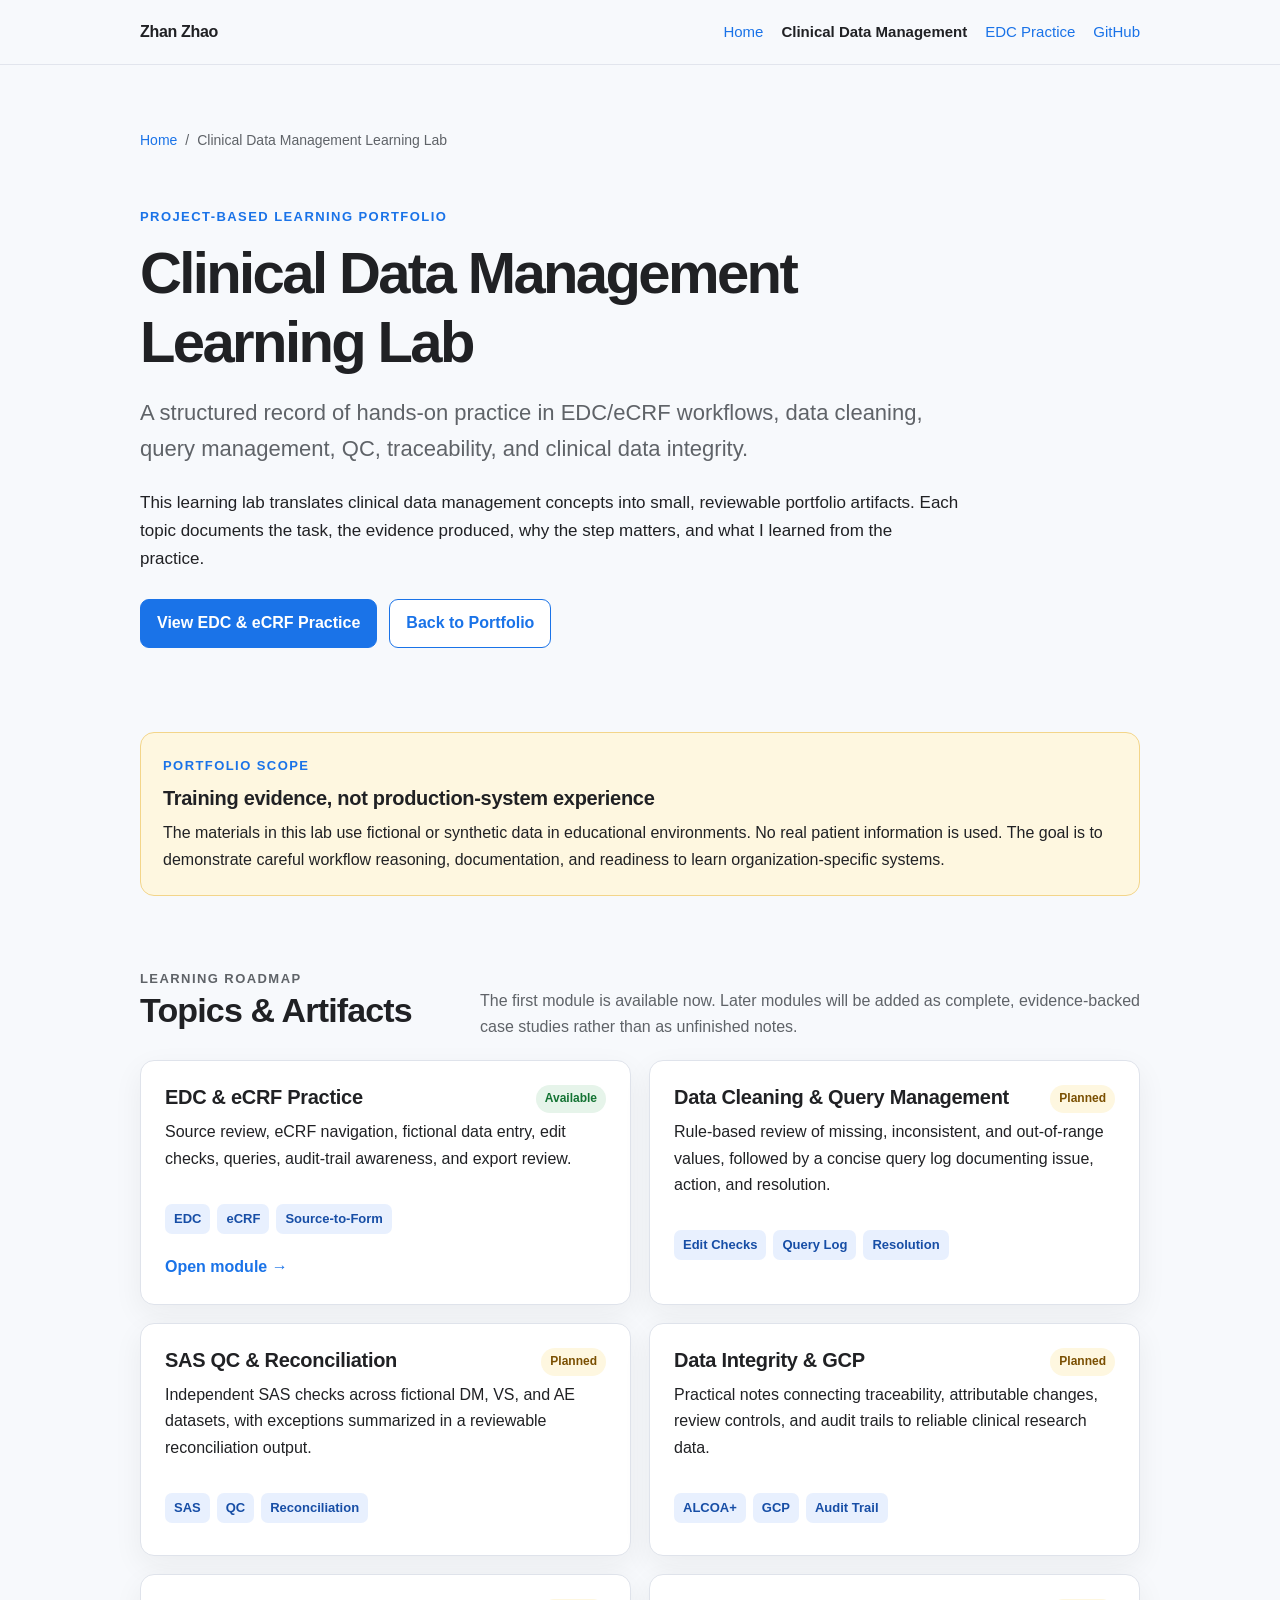
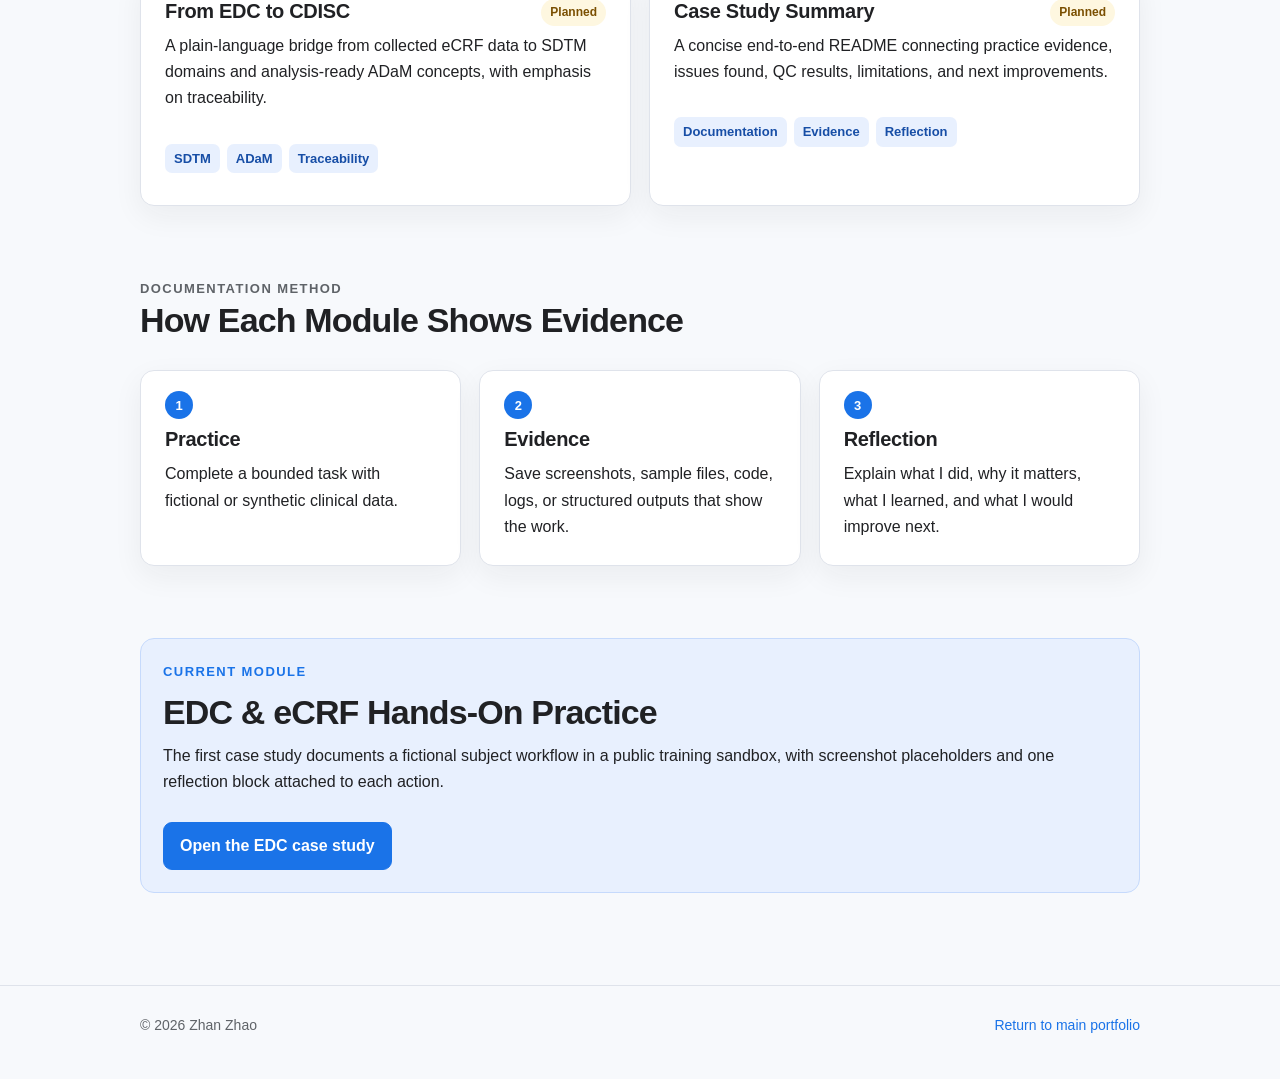
==== clinical-data-management/index.html @ a298093e "Add clinical data management learning lab This file serves as the main HTML structure for the Clinic" ====
<!DOCTYPE html>
<html lang="en">
<head>
  <meta charset="UTF-8">
  <meta name="viewport" content="width=device-width, initial-scale=1.0">
  <meta name="description" content="Zhan Zhao's project-based clinical data management learning lab.">
  <title>Clinical Data Management Learning Lab | Zhan Zhao</title>
  <link rel="stylesheet" href="../assets/styles.css">
</head>

<body>
  <nav class="site-nav" aria-label="Primary navigation">
    <div class="container nav-inner">
      <a class="brand" href="../">Zhan Zhao</a>
      <div class="nav-links">
        <a href="../">Home</a>
        <a href="./" aria-current="page">Clinical Data Management</a>
        <a href="edc/">EDC Practice</a>
        <a href="https://github.com/ZZ798-h" target="_blank" rel="noreferrer">GitHub</a>
      </div>
    </div>
  </nav>

  <main>
    <div class="container">
      <nav class="breadcrumb" aria-label="Breadcrumb">
        <a href="../">Home</a>
        <span aria-hidden="true">/</span>
        <span>Clinical Data Management Learning Lab</span>
      </nav>

      <header class="hero">
        <p class="eyebrow">Project-Based Learning Portfolio</p>
        <h1>Clinical Data Management Learning Lab</h1>
        <p class="subtitle">
          A structured record of hands-on practice in EDC/eCRF workflows, data cleaning,
          query management, QC, traceability, and clinical data integrity.
        </p>
        <p class="intro">
          This learning lab translates clinical data management concepts into small, reviewable
          portfolio artifacts. Each topic documents the task, the evidence produced, why the step
          matters, and what I learned from the practice.
        </p>

        <div class="actions">
          <a class="button" href="edc/">View EDC &amp; eCRF Practice</a>
          <a class="button secondary" href="../">Back to Portfolio</a>
        </div>
      </header>

      <section class="section">
        <div class="callout warning">
          <p class="eyebrow">Portfolio Scope</p>
          <h3>Training evidence, not production-system experience</h3>
          <p>
            The materials in this lab use fictional or synthetic data in educational environments.
            No real patient information is used. The goal is to demonstrate careful workflow
            reasoning, documentation, and readiness to learn organization-specific systems.
          </p>
        </div>
      </section>

      <section class="section">
        <div class="section-heading">
          <div>
            <p class="eyebrow">Learning Roadmap</p>
            <h2>Topics &amp; Artifacts</h2>
          </div>
          <p>
            The first module is available now. Later modules will be added as complete,
            evidence-backed case studies rather than as unfinished notes.
          </p>
        </div>

        <div class="grid-2">
          <article class="card roadmap-card">
            <div class="card-topline">
              <h3>EDC &amp; eCRF Practice</h3>
              <span class="status available">Available</span>
            </div>
            <p>
              Source review, eCRF navigation, fictional data entry, edit checks, queries,
              audit-trail awareness, and export review.
            </p>
            <div class="tag-list">
              <span class="tag">EDC</span>
              <span class="tag">eCRF</span>
              <span class="tag">Source-to-Form</span>
            </div>
            <a class="card-link" href="edc/">Open module →</a>
          </article>

          <article class="card roadmap-card">
            <div class="card-topline">
              <h3>Data Cleaning &amp; Query Management</h3>
              <span class="status">Planned</span>
            </div>
            <p>
              Rule-based review of missing, inconsistent, and out-of-range values, followed by a
              concise query log documenting issue, action, and resolution.
            </p>
            <div class="tag-list">
              <span class="tag">Edit Checks</span>
              <span class="tag">Query Log</span>
              <span class="tag">Resolution</span>
            </div>
          </article>

          <article class="card roadmap-card">
            <div class="card-topline">
              <h3>SAS QC &amp; Reconciliation</h3>
              <span class="status">Planned</span>
            </div>
            <p>
              Independent SAS checks across fictional DM, VS, and AE datasets, with exceptions
              summarized in a reviewable reconciliation output.
            </p>
            <div class="tag-list">
              <span class="tag">SAS</span>
              <span class="tag">QC</span>
              <span class="tag">Reconciliation</span>
            </div>
          </article>

          <article class="card roadmap-card">
            <div class="card-topline">
              <h3>Data Integrity &amp; GCP</h3>
              <span class="status">Planned</span>
            </div>
            <p>
              Practical notes connecting traceability, attributable changes, review controls,
              and audit trails to reliable clinical research data.
            </p>
            <div class="tag-list">
              <span class="tag">ALCOA+</span>
              <span class="tag">GCP</span>
              <span class="tag">Audit Trail</span>
            </div>
          </article>

          <article class="card roadmap-card">
            <div class="card-topline">
              <h3>From EDC to CDISC</h3>
              <span class="status">Planned</span>
            </div>
            <p>
              A plain-language bridge from collected eCRF data to SDTM domains and analysis-ready
              ADaM concepts, with emphasis on traceability.
            </p>
            <div class="tag-list">
              <span class="tag">SDTM</span>
              <span class="tag">ADaM</span>
              <span class="tag">Traceability</span>
            </div>
          </article>

          <article class="card roadmap-card">
            <div class="card-topline">
              <h3>Case Study Summary</h3>
              <span class="status">Planned</span>
            </div>
            <p>
              A concise end-to-end README connecting practice evidence, issues found, QC results,
              limitations, and next improvements.
            </p>
            <div class="tag-list">
              <span class="tag">Documentation</span>
              <span class="tag">Evidence</span>
              <span class="tag">Reflection</span>
            </div>
          </article>
        </div>
      </section>

      <section class="section">
        <div class="section-heading">
          <div>
            <p class="eyebrow">Documentation Method</p>
            <h2>How Each Module Shows Evidence</h2>
          </div>
        </div>

        <div class="grid-3">
          <article class="card evidence-step">
            <span class="step-number">1</span>
            <h3>Practice</h3>
            <p>Complete a bounded task with fictional or synthetic clinical data.</p>
          </article>

          <article class="card evidence-step">
            <span class="step-number">2</span>
            <h3>Evidence</h3>
            <p>Save screenshots, sample files, code, logs, or structured outputs that show the work.</p>
          </article>

          <article class="card evidence-step">
            <span class="step-number">3</span>
            <h3>Reflection</h3>
            <p>Explain what I did, why it matters, what I learned, and what I would improve next.</p>
          </article>
        </div>
      </section>

      <section class="section">
        <div class="callout">
          <p class="eyebrow">Current Module</p>
          <h2>EDC &amp; eCRF Hands-On Practice</h2>
          <p>
            The first case study documents a fictional subject workflow in a public training
            sandbox, with screenshot placeholders and one reflection block attached to each action.
          </p>
          <div class="actions">
            <a class="button" href="edc/">Open the EDC case study</a>
          </div>
        </div>
      </section>
    </div>
  </main>

  <footer>
    <div class="container footer-inner">
      <span>© 2026 Zhan Zhao</span>
      <span><a href="../">Return to main portfolio</a></span>
    </div>
  </footer>
</body>
</html>
---- assets/styles.css ----
:root {
  --background: #f7f9fc;
  --surface: #ffffff;
  --surface-soft: #f1f5fb;
  --text: #202124;
  --muted: #5f6368;
  --border: #dfe3eb;
  --primary: #1a73e8;
  --primary-dark: #1558b0;
  --primary-soft: #e8f0fe;
  --success: #137333;
  --success-soft: #e6f4ea;
  --warning: #7a4f01;
  --warning-soft: #fef7e0;
  --shadow: 0 10px 30px rgba(32, 33, 36, 0.06);
  --radius: 14px;
}

* {
  box-sizing: border-box;
}

html {
  scroll-behavior: smooth;
}

body {
  margin: 0;
  background: var(--background);
  color: var(--text);
  font-family: Arial, Helvetica, sans-serif;
  font-size: 16px;
  line-height: 1.65;
}

a {
  color: var(--primary);
  text-decoration: none;
}

a:hover,
a:focus-visible {
  color: var(--primary-dark);
  text-decoration: underline;
}

img {
  display: block;
  max-width: 100%;
}

.container {
  width: min(100% - 40px, 1000px);
  margin: 0 auto;
}

.site-nav {
  position: sticky;
  top: 0;
  z-index: 10;
  border-bottom: 1px solid rgba(223, 227, 235, 0.9);
  background: rgba(247, 249, 252, 0.94);
  backdrop-filter: blur(12px);
}

.nav-inner {
  display: flex;
  align-items: center;
  justify-content: space-between;
  min-height: 64px;
  gap: 24px;
}

.brand {
  color: var(--text);
  font-weight: 700;
  letter-spacing: -0.02em;
}

.nav-links {
  display: flex;
  flex-wrap: wrap;
  align-items: center;
  justify-content: flex-end;
  gap: 18px;
  font-size: 15px;
}

.nav-links a[aria-current="page"] {
  color: var(--text);
  font-weight: 700;
}

main {
  padding: 64px 0 16px;
}

.hero {
  padding: 28px 0 12px;
}

.eyebrow {
  margin: 0 0 10px;
  color: var(--primary);
  font-size: 13px;
  font-weight: 700;
  letter-spacing: 0.11em;
  text-transform: uppercase;
}

h1,
h2,
h3 {
  color: var(--text);
  line-height: 1.2;
}

h1 {
  max-width: 800px;
  margin: 0;
  font-size: clamp(38px, 7vw, 58px);
  letter-spacing: -0.045em;
}

h2 {
  margin: 0 0 10px;
  font-size: clamp(27px, 4vw, 34px);
  letter-spacing: -0.025em;
}

h3 {
  margin: 0 0 10px;
  font-size: 20px;
  letter-spacing: -0.015em;
}

p {
  margin-top: 0;
}

.subtitle {
  max-width: 820px;
  margin: 18px 0 0;
  color: var(--muted);
  font-size: clamp(18px, 2.6vw, 22px);
}

.intro {
  max-width: 820px;
  margin-top: 22px;
  font-size: 17px;
}

.actions {
  display: flex;
  flex-wrap: wrap;
  gap: 12px;
  margin-top: 26px;
}

.button {
  display: inline-flex;
  align-items: center;
  justify-content: center;
  min-height: 44px;
  padding: 10px 16px;
  border: 1px solid var(--primary);
  border-radius: 9px;
  background: var(--primary);
  color: #ffffff;
  font-weight: 700;
}

.button:hover,
.button:focus-visible {
  background: var(--primary-dark);
  color: #ffffff;
  text-decoration: none;
}

.button.secondary {
  background: var(--surface);
  color: var(--primary);
}

.button.secondary:hover,
.button.secondary:focus-visible {
  background: var(--primary-soft);
  color: var(--primary-dark);
}

.section {
  margin-top: 72px;
}

.section-heading {
  display: flex;
  align-items: end;
  justify-content: space-between;
  gap: 24px;
  margin-bottom: 20px;
}

.section-heading p {
  max-width: 660px;
  margin-bottom: 0;
  color: var(--muted);
}

.card {
  padding: 24px;
  border: 1px solid var(--border);
  border-radius: var(--radius);
  background: var(--surface);
  box-shadow: var(--shadow);
}

.card + .card {
  margin-top: 18px;
}

.card p:last-child,
.callout p:last-child {
  margin-bottom: 0;
}

.card-featured {
  border-left: 5px solid var(--primary);
}

.card-topline {
  display: flex;
  flex-wrap: wrap;
  align-items: start;
  justify-content: space-between;
  gap: 12px;
}

.card-link {
  display: inline-block;
  margin-top: 8px;
  font-weight: 700;
}

.grid-2,
.grid-3 {
  display: grid;
  gap: 18px;
}

.grid-2 {
  grid-template-columns: repeat(2, minmax(0, 1fr));
}

.grid-3 {
  grid-template-columns: repeat(3, minmax(0, 1fr));
}

.grid-2 .card,
.grid-3 .card {
  margin-top: 0;
}

.tag-list {
  display: flex;
  flex-wrap: wrap;
  gap: 7px;
  margin: 16px 0 8px;
}

.tag {
  display: inline-block;
  padding: 4px 9px;
  border-radius: 7px;
  background: var(--primary-soft);
  color: #174ea6;
  font-size: 13px;
  font-weight: 700;
}

.status {
  display: inline-block;
  flex: 0 0 auto;
  padding: 4px 9px;
  border-radius: 999px;
  background: var(--warning-soft);
  color: var(--warning);
  font-size: 12px;
  font-weight: 700;
}

.status.available {
  background: var(--success-soft);
  color: var(--success);
}

.muted {
  color: var(--muted);
}

.breadcrumb {
  display: flex;
  flex-wrap: wrap;
  gap: 8px;
  margin-bottom: 26px;
  color: var(--muted);
  font-size: 14px;
}

.callout {
  padding: 22px;
  border: 1px solid #c6dafc;
  border-radius: var(--radius);
  background: var(--primary-soft);
}

.callout.warning {
  border-color: #f3d58a;
  background: var(--warning-soft);
}

.roadmap-card {
  display: flex;
  min-height: 100%;
  flex-direction: column;
}

.roadmap-card .card-link,
.roadmap-card .status {
  align-self: flex-start;
}

.roadmap-card .card-link {
  margin-top: auto;
  padding-top: 12px;
}

.evidence-step {
  position: relative;
  padding-top: 56px;
}

.step-number {
  position: absolute;
  top: 20px;
  left: 24px;
  display: grid;
  width: 28px;
  height: 28px;
  place-items: center;
  border-radius: 50%;
  background: var(--primary);
  color: #ffffff;
  font-size: 13px;
  font-weight: 700;
}

.workflow {
  display: grid;
  grid-template-columns: repeat(3, minmax(0, 1fr));
  gap: 14px;
  padding: 0;
  list-style: none;
  counter-reset: workflow;
}

.workflow li {
  position: relative;
  min-height: 130px;
  padding: 50px 18px 18px;
  border: 1px solid var(--border);
  border-radius: 12px;
  background: var(--surface);
  counter-increment: workflow;
}

.workflow li::before {
  position: absolute;
  top: 16px;
  left: 18px;
  display: grid;
  width: 26px;
  height: 26px;
  place-items: center;
  border-radius: 50%;
  background: var(--primary-soft);
  color: var(--primary-dark);
  content: counter(workflow);
  font-size: 13px;
  font-weight: 700;
}

.workflow strong {
  display: block;
  margin-bottom: 5px;
}

.workflow span {
  color: var(--muted);
  font-size: 14px;
}

.practice-card {
  overflow: hidden;
  margin: 0 0 26px;
  border: 1px solid var(--border);
  border-radius: var(--radius);
  background: var(--surface);
  box-shadow: var(--shadow);
}

.screenshot-placeholder {
  display: grid;
  min-height: 340px;
  padding: 26px;
  place-items: center;
  border-bottom: 1px dashed #b8c2d1;
  background:
    linear-gradient(135deg, rgba(232, 240, 254, 0.85), rgba(247, 249, 252, 0.96)),
    repeating-linear-gradient(45deg, transparent, transparent 14px, rgba(26, 115, 232, 0.05) 14px, rgba(26, 115, 232, 0.05) 28px);
  color: var(--muted);
  text-align: center;
}

.placeholder-content {
  max-width: 520px;
}

.placeholder-label {
  display: inline-block;
  margin-bottom: 10px;
  padding: 5px 9px;
  border-radius: 7px;
  background: var(--surface);
  color: var(--primary-dark);
  font-size: 12px;
  font-weight: 700;
  letter-spacing: 0.08em;
  text-transform: uppercase;
}

.placeholder-file {
  display: block;
  margin-top: 10px;
  color: var(--text);
  font-family: "SFMono-Regular", Consolas, "Liberation Mono", monospace;
  font-size: 13px;
}

.practice-image {
  width: 100%;
  max-height: 680px;
  object-fit: contain;
  border-bottom: 1px solid var(--border);
  background: var(--surface-soft);
}

.practice-body {
  padding: 24px;
}

.practice-body > p {
  color: var(--muted);
}

.reflection-grid {
  display: grid;
  grid-template-columns: repeat(3, minmax(0, 1fr));
  gap: 14px;
  margin-top: 20px;
}

.reflection {
  padding: 16px;
  border-radius: 10px;
  background: var(--surface-soft);
}

.reflection h4 {
  margin: 0 0 6px;
  color: var(--primary-dark);
  font-size: 14px;
}

.reflection p {
  margin: 0;
  font-size: 14px;
}

.takeaways {
  margin: 10px 0 0;
  padding-left: 22px;
}

.takeaways li + li {
  margin-top: 9px;
}

footer {
  margin-top: 76px;
  padding: 28px 0 42px;
  border-top: 1px solid var(--border);
  color: var(--muted);
  font-size: 14px;
}

.footer-inner {
  display: flex;
  flex-wrap: wrap;
  justify-content: space-between;
  gap: 12px;
}

@media (max-width: 780px) {
  .nav-inner,
  .section-heading {
    align-items: flex-start;
    flex-direction: column;
  }

  .nav-inner {
    padding: 14px 0;
  }

  .nav-links {
    justify-content: flex-start;
    gap: 12px 16px;
  }

  main {
    padding-top: 38px;
  }

  .grid-2,
  .grid-3,
  .workflow,
  .reflection-grid {
    grid-template-columns: 1fr;
  }

  .section {
    margin-top: 56px;
  }

  .screenshot-placeholder {
    min-height: 260px;
  }
}

@media (max-width: 480px) {
  .container {
    width: min(100% - 28px, 1000px);
  }

  .card,
  .practice-body,
  .callout {
    padding: 20px;
  }

  h1 {
    font-size: 38px;
  }
}
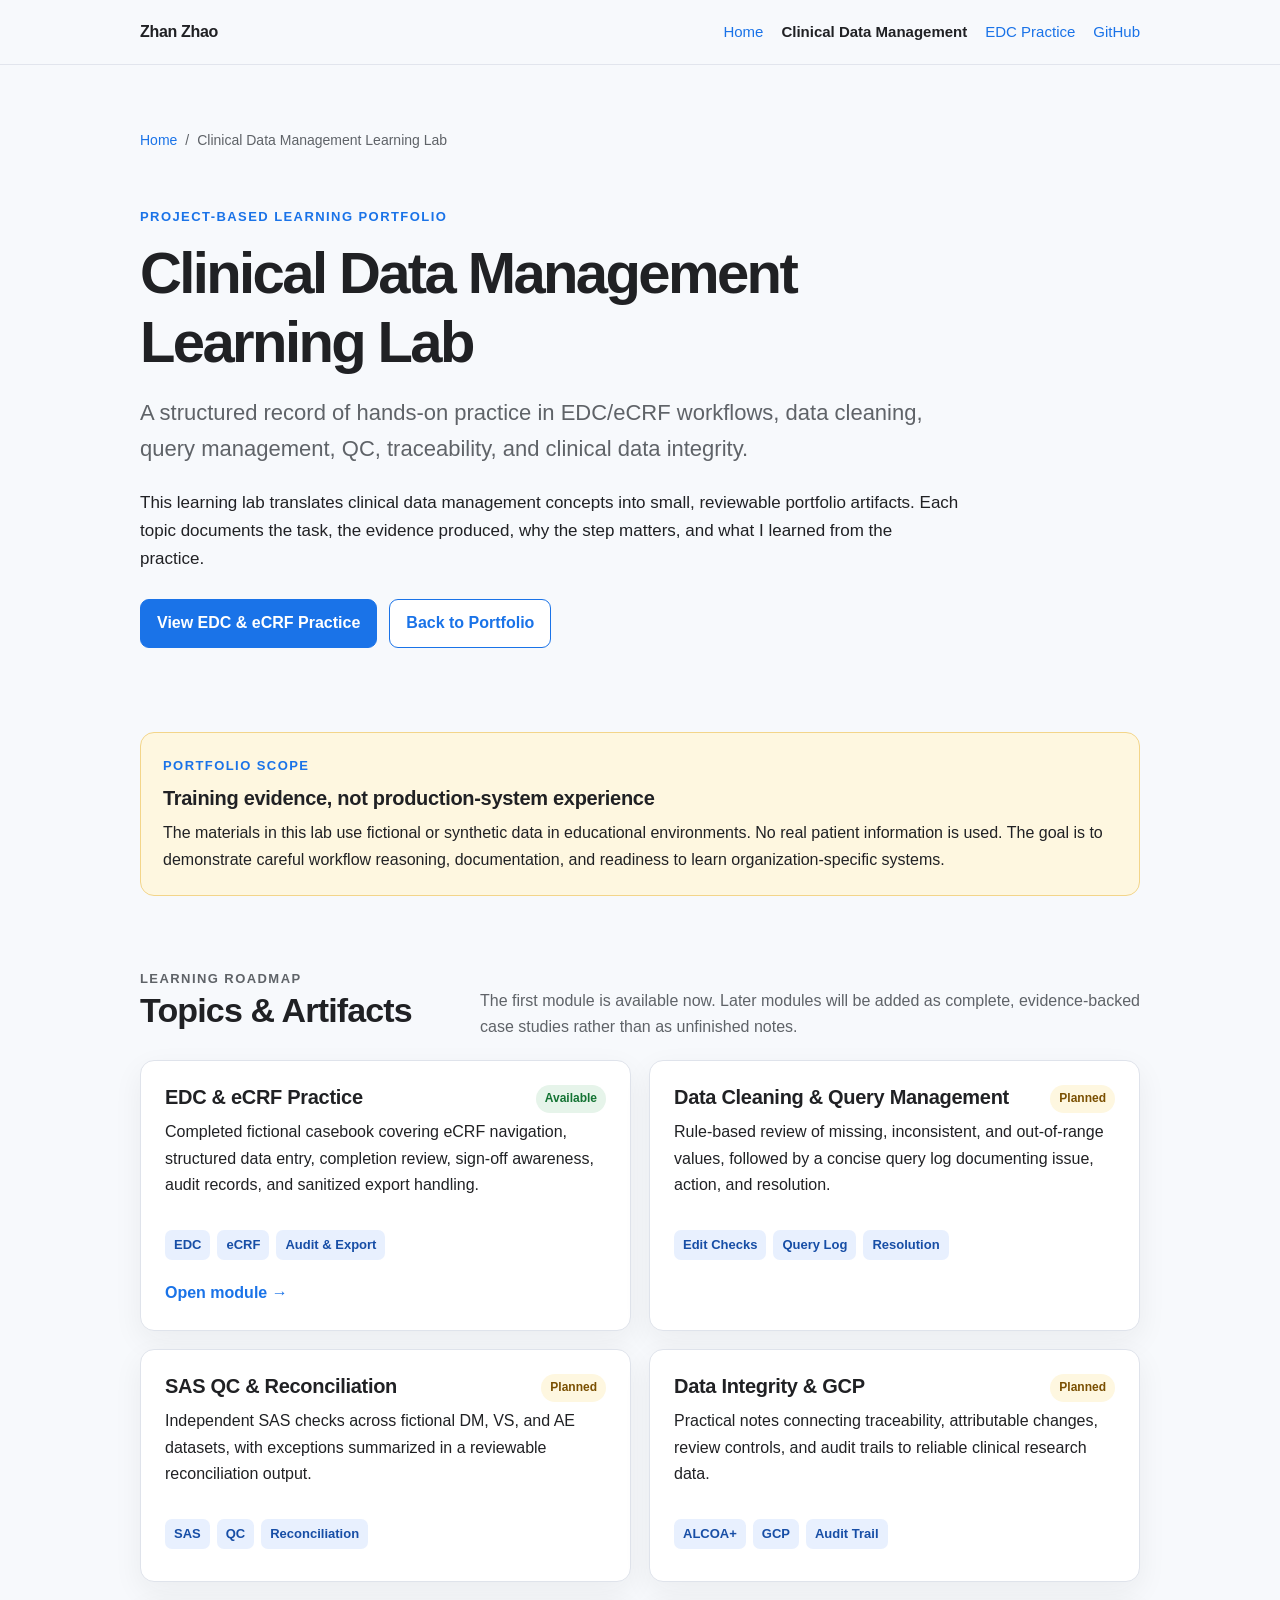
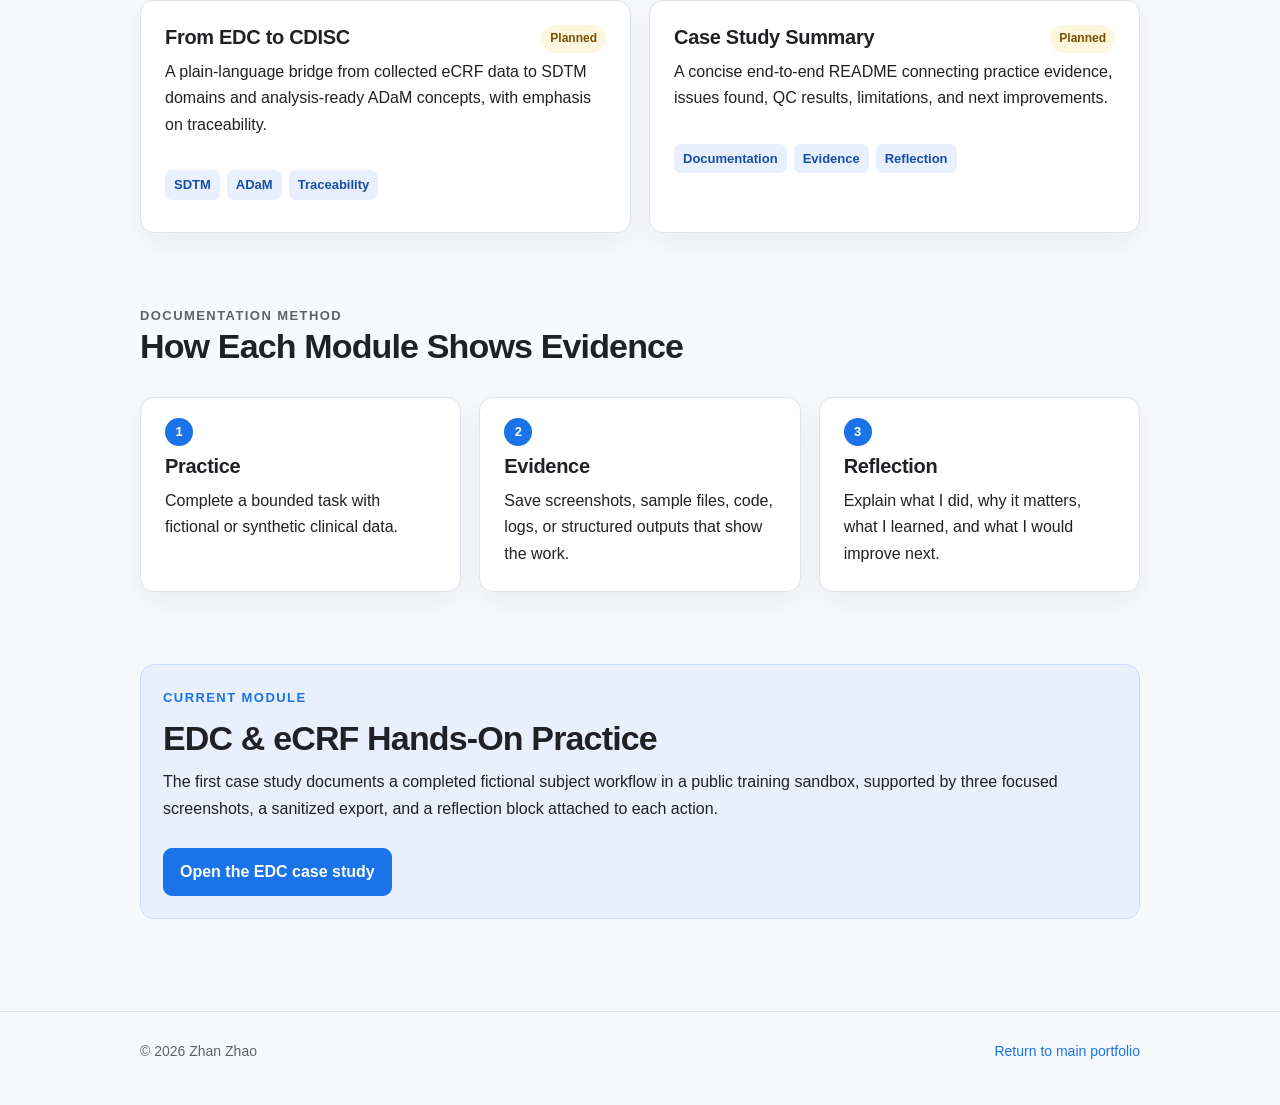
==== commit e6985bf2: "replace" ====
--- a/clinical-data-management/index.html
+++ b/clinical-data-management/index.html
@@ -79,13 +79,13 @@
               <span class="status available">Available</span>
             </div>
             <p>
-              Source review, eCRF navigation, fictional data entry, edit checks, queries,
-              audit-trail awareness, and export review.
+              Completed fictional casebook covering eCRF navigation, structured data entry,
+              completion review, sign-off awareness, audit records, and sanitized export handling.
             </p>
             <div class="tag-list">
               <span class="tag">EDC</span>
               <span class="tag">eCRF</span>
-              <span class="tag">Source-to-Form</span>
+              <span class="tag">Audit &amp; Export</span>
             </div>
             <a class="card-link" href="edc/">Open module →</a>
           </article>
@@ -206,8 +206,9 @@
           <p class="eyebrow">Current Module</p>
           <h2>EDC &amp; eCRF Hands-On Practice</h2>
           <p>
-            The first case study documents a fictional subject workflow in a public training
-            sandbox, with screenshot placeholders and one reflection block attached to each action.
+            The first case study documents a completed fictional subject workflow in a public
+            training sandbox, supported by three focused screenshots, a sanitized export, and a
+            reflection block attached to each action.
           </p>
           <div class="actions">
             <a class="button" href="edc/">Open the EDC case study</a>
--- a/assets/styles.css
+++ b/assets/styles.css
@@ -319,6 +319,37 @@
   background: var(--warning-soft);
 }
 
+.metric-row {
+  display: grid;
+  grid-template-columns: repeat(4, minmax(0, 1fr));
+  gap: 12px;
+  margin: 22px 0;
+}
+
+.metric {
+  padding: 14px;
+  border: 1px solid rgba(26, 115, 232, 0.18);
+  border-radius: 10px;
+  background: rgba(255, 255, 255, 0.72);
+}
+
+.metric strong,
+.metric span {
+  display: block;
+}
+
+.metric strong {
+  color: var(--text);
+  font-size: 24px;
+  line-height: 1.1;
+}
+
+.metric span {
+  margin-top: 5px;
+  color: var(--muted);
+  font-size: 13px;
+}
+
 .roadmap-card {
   display: flex;
   min-height: 100%;
@@ -362,6 +393,10 @@
   padding: 0;
   list-style: none;
   counter-reset: workflow;
+}
+
+.workflow-5 {
+  grid-template-columns: repeat(5, minmax(0, 1fr));
 }
 
 .workflow li {
@@ -409,44 +444,6 @@
   box-shadow: var(--shadow);
 }
 
-.screenshot-placeholder {
-  display: grid;
-  min-height: 340px;
-  padding: 26px;
-  place-items: center;
-  border-bottom: 1px dashed #b8c2d1;
-  background:
-    linear-gradient(135deg, rgba(232, 240, 254, 0.85), rgba(247, 249, 252, 0.96)),
-    repeating-linear-gradient(45deg, transparent, transparent 14px, rgba(26, 115, 232, 0.05) 14px, rgba(26, 115, 232, 0.05) 28px);
-  color: var(--muted);
-  text-align: center;
-}
-
-.placeholder-content {
-  max-width: 520px;
-}
-
-.placeholder-label {
-  display: inline-block;
-  margin-bottom: 10px;
-  padding: 5px 9px;
-  border-radius: 7px;
-  background: var(--surface);
-  color: var(--primary-dark);
-  font-size: 12px;
-  font-weight: 700;
-  letter-spacing: 0.08em;
-  text-transform: uppercase;
-}
-
-.placeholder-file {
-  display: block;
-  margin-top: 10px;
-  color: var(--text);
-  font-family: "SFMono-Regular", Consolas, "Liberation Mono", monospace;
-  font-size: 13px;
-}
-
 .practice-image {
   width: 100%;
   max-height: 680px;
@@ -455,6 +452,21 @@
   background: var(--surface-soft);
 }
 
+.practice-image-link {
+  display: block;
+  background: var(--surface-soft);
+}
+
+.practice-image-link:hover,
+.practice-image-link:focus-visible {
+  outline: 3px solid var(--primary-soft);
+  outline-offset: -3px;
+}
+
+.practice-image-tall {
+  max-height: none;
+}
+
 .practice-body {
   padding: 24px;
 }
@@ -487,6 +499,15 @@
   font-size: 14px;
 }
 
+.publication-note {
+  margin: 18px 0 0;
+  padding: 12px 14px;
+  border-left: 3px solid var(--primary);
+  background: var(--primary-soft);
+  color: var(--muted);
+  font-size: 13px;
+}
+
 .takeaways {
   margin: 10px 0 0;
   padding-left: 22px;
@@ -538,13 +559,14 @@
     grid-template-columns: 1fr;
   }
 
+  .metric-row {
+    grid-template-columns: repeat(2, minmax(0, 1fr));
+  }
+
   .section {
     margin-top: 56px;
   }
 
-  .screenshot-placeholder {
-    min-height: 260px;
-  }
 }
 
 @media (max-width: 480px) {
@@ -561,4 +583,8 @@
   h1 {
     font-size: 38px;
   }
-}
+
+  .metric-row {
+    grid-template-columns: 1fr;
+  }
+}
